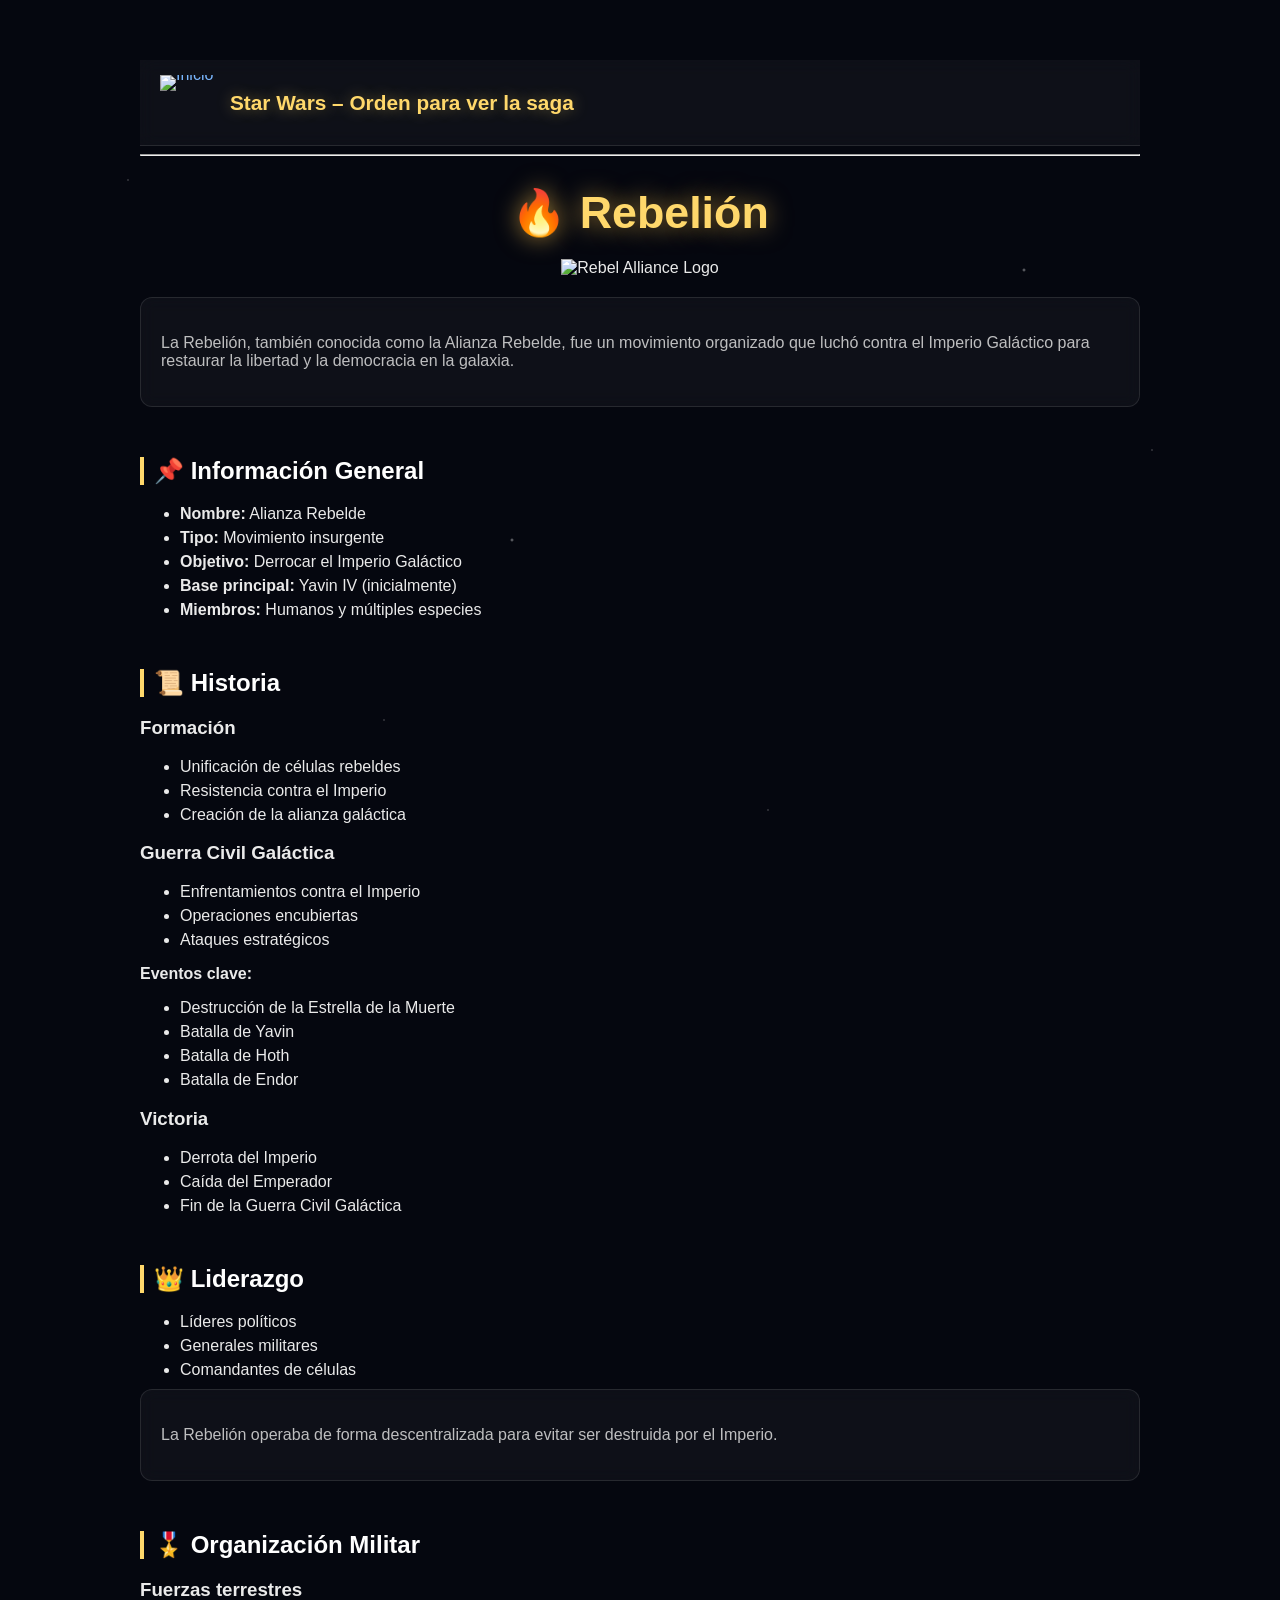
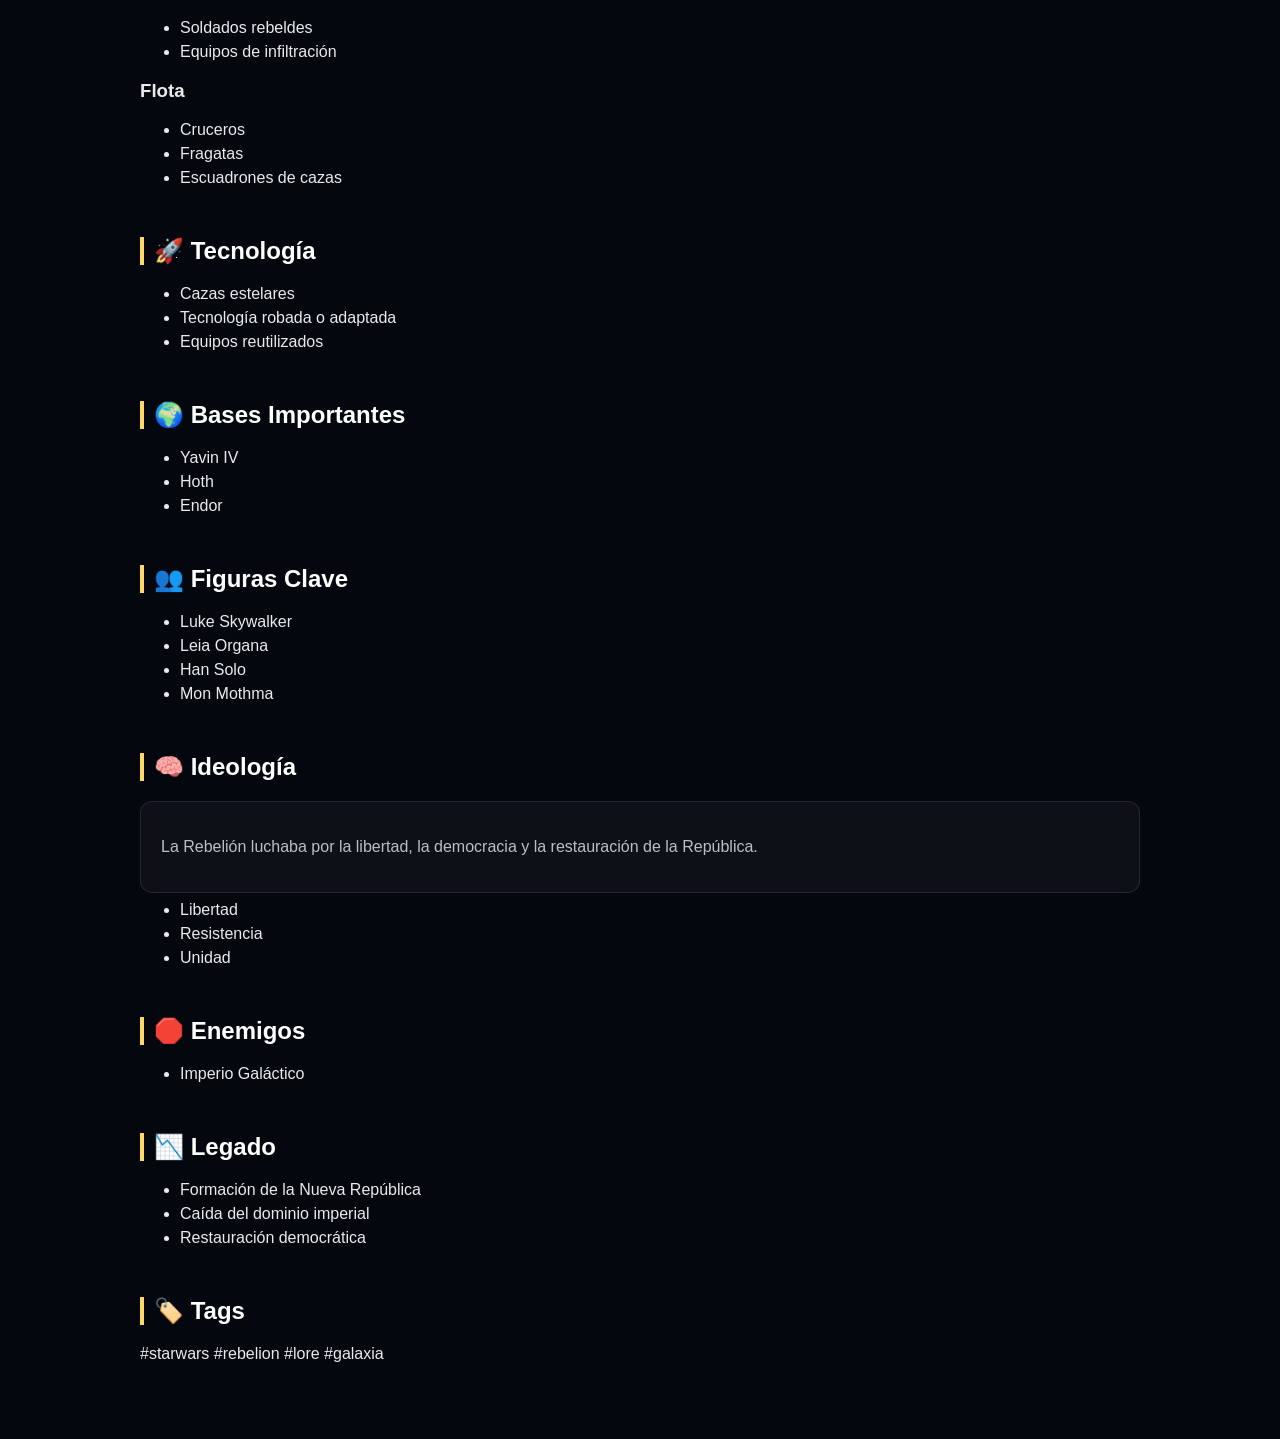
==== Alianza Rebelde.html @ e06d6c87 "inicio" ====
<!DOCTYPE html>
<html lang="es">
<head>
  <meta charset="UTF-8">
  <meta name="viewport" content="width=device-width, initial-scale=1.0">
  <title>Rebelión - Star Wars</title>
  <link rel="stylesheet" href="styles.css">
</head>

<body>

<div class="container">

  <!-- BACK -->
  <div class="topbar">

  <a href="index.html" class="logo-link">
    <img 
      src="https://loodibee.com/wp-content/uploads/Star-Wars-transparent-logo-1024x1024.png"
      alt="Inicio"
      class="logo"
    >
  </a>

  <h1 class="site-title">Star Wars – Orden para ver la saga</h1>
  

</div>

  <hr>

  <h1 class="title">🔥 Rebelión</h1>

  <!-- LOGO -->
  <div style="text-align:center; margin: 20px 0;">
    <img src="https://upload.wikimedia.org/wikipedia/commons/thumb/2/20/Emblem_of_the_Rebel_Alliance.svg/250px-Emblem_of_the_Rebel_Alliance.svg.png"
         width="180" alt="Rebel Alliance Logo">
  </div>

  <!-- INFO -->
  <div class="timeline-box">
    <p>
      La Rebelión, también conocida como la Alianza Rebelde, fue un movimiento organizado que luchó contra el Imperio Galáctico para restaurar la libertad y la democracia en la galaxia.
    </p>
  </div>

  <!-- INFO GENERAL -->
  <section>
    <h2>📌 Información General</h2>
    <ul>
      <li><strong>Nombre:</strong> Alianza Rebelde</li>
      <li><strong>Tipo:</strong> Movimiento insurgente</li>
      <li><strong>Objetivo:</strong> Derrocar el Imperio Galáctico</li>
      <li><strong>Base principal:</strong> Yavin IV (inicialmente)</li>
      <li><strong>Miembros:</strong> Humanos y múltiples especies</li>
    </ul>
  </section>

  <!-- HISTORIA -->
  <section>
    <h2>📜 Historia</h2>

    <h3>Formación</h3>
    <ul>
      <li>Unificación de células rebeldes</li>
      <li>Resistencia contra el Imperio</li>
      <li>Creación de la alianza galáctica</li>
    </ul>

    <h3>Guerra Civil Galáctica</h3>
    <ul>
      <li>Enfrentamientos contra el Imperio</li>
      <li>Operaciones encubiertas</li>
      <li>Ataques estratégicos</li>
    </ul>

    <p><strong>Eventos clave:</strong></p>
    <ul>
      <li>Destrucción de la Estrella de la Muerte</li>
      <li>Batalla de Yavin</li>
      <li>Batalla de Hoth</li>
      <li>Batalla de Endor</li>
    </ul>

    <h3>Victoria</h3>
    <ul>
      <li>Derrota del Imperio</li>
      <li>Caída del Emperador</li>
      <li>Fin de la Guerra Civil Galáctica</li>
    </ul>
  </section>

  <!-- LIDERAZGO -->
  <section>
    <h2>👑 Liderazgo</h2>
    <ul>
      <li>Líderes políticos</li>
      <li>Generales militares</li>
      <li>Comandantes de células</li>
    </ul>

    <div class="timeline-box">
      <p>
        La Rebelión operaba de forma descentralizada para evitar ser destruida por el Imperio.
      </p>
    </div>
  </section>

  <!-- MILITAR -->
  <section>
    <h2>🎖️ Organización Militar</h2>

    <h3>Fuerzas terrestres</h3>
    <ul>
      <li>Soldados rebeldes</li>
      <li>Equipos de infiltración</li>
    </ul>

    <h3>Flota</h3>
    <ul>
      <li>Cruceros</li>
      <li>Fragatas</li>
      <li>Escuadrones de cazas</li>
    </ul>
  </section>

  <!-- TECNOLOGIA -->
  <section>
    <h2>🚀 Tecnología</h2>
    <ul>
      <li>Cazas estelares</li>
      <li>Tecnología robada o adaptada</li>
      <li>Equipos reutilizados</li>
    </ul>
  </section>

  <!-- BASES -->
  <section>
    <h2>🌍 Bases Importantes</h2>
    <ul>
      <li>Yavin IV</li>
      <li>Hoth</li>
      <li>Endor</li>
    </ul>
  </section>

  <!-- PERSONAJES -->
  <section>
    <h2>👥 Figuras Clave</h2>
    <ul>
      <li>Luke Skywalker</li>
      <li>Leia Organa</li>
      <li>Han Solo</li>
      <li>Mon Mothma</li>
    </ul>
  </section>

  <!-- IDEOLOGIA -->
  <section>
    <h2>🧠 Ideología</h2>

    <div class="timeline-box">
      <p>
        La Rebelión luchaba por la libertad, la democracia y la restauración de la República.
      </p>
    </div>

    <ul>
      <li>Libertad</li>
      <li>Resistencia</li>
      <li>Unidad</li>
    </ul>
  </section>

  <!-- ENEMIGOS -->
  <section>
    <h2>🛑 Enemigos</h2>
    <ul>
      <li>Imperio Galáctico</li>
    </ul>
  </section>

  <!-- LEGADO -->
  <section>
    <h2>📉 Legado</h2>
    <ul>
      <li>Formación de la Nueva República</li>
      <li>Caída del dominio imperial</li>
      <li>Restauración democrática</li>
    </ul>
  </section>

  <!-- TAGS -->
  <section>
    <h2>🏷️ Tags</h2>
    <p>#starwars #rebelion #lore #galaxia</p>
  </section>

</div>

</body>
</html>
---- styles.css ----
body {
  margin: 0;
  font-family: Arial, sans-serif;
  color: #eaeaea;
  background: #05070f;
  overflow-x: hidden;
}

/* =========================
   FONDO ESTRELLADO REALISTA
========================= */
body::before {
  content: "";
  position: fixed;
  inset: 0;
  background:
    radial-gradient(1px 1px at 10% 20%, white, transparent),
    radial-gradient(1px 1px at 30% 80%, white, transparent),
    radial-gradient(1px 1px at 70% 10%, white, transparent),
    radial-gradient(1px 1px at 90% 50%, white, transparent),
    radial-gradient(2px 2px at 40% 60%, white, transparent),
    radial-gradient(2px 2px at 80% 30%, white, transparent),
    radial-gradient(1px 1px at 60% 90%, white, transparent);
  opacity: 0.5;
  animation: starsMove 80s linear infinite;
  z-index: 0;
}

@keyframes starsMove {
  from { transform: translateY(0); }
  to { transform: translateY(-1000px); }
}

/* =========================
   CONTENEDOR PRINCIPAL
========================= */
.container {
  position: relative;
  z-index: 1;
  max-width: 1000px;
  margin: auto;
  padding: 60px 20px;
}

/* =========================
   TITULOS
========================= */
.title {
  text-align: center;
  font-size: 2.8rem;
  color: #ffd86b;
  text-shadow: 0 0 25px rgba(255, 200, 80, 0.6);
  margin-bottom: 10px;
}

.subtitle {
  text-align: center;
  opacity: 0.7;
  margin-bottom: 40px;
}

/* =========================
   SECCIONES
========================= */
section {
  margin-top: 50px;
}

h2 {
  border-left: 4px solid #ffd86b;
  padding-left: 10px;
  margin-bottom: 20px;
  color: #ffffff;
}

/* =========================
   MENÚ DE ERAS
========================= */
.menu {
  display: flex;
  flex-direction: column;
  gap: 12px;
  max-width: 450px;
  margin: auto;
}

.menu a {
  text-decoration: none;
  color: #eaeaea;
  background: rgba(255, 255, 255, 0.06);
  padding: 14px 16px;
  border-radius: 10px;
  border: 1px solid rgba(255, 255, 255, 0.1);
  transition: all 0.25s ease;
  backdrop-filter: blur(6px);
}

.menu a:hover {
  background: rgba(255, 255, 255, 0.15);
  transform: translateY(-2px);
  border-color: rgba(255, 216, 107, 0.5);
}

/* =========================
   TIMELINE BOX
========================= */
.timeline-box {
  background: rgba(255, 255, 255, 0.04);
  border: 1px solid rgba(255, 255, 255, 0.1);
  border-radius: 12px;
  padding: 20px;
  backdrop-filter: blur(8px);
}

.timeline-box p {
  opacity: 0.8;
}

/* =========================
   LISTAS
========================= */
ol {
  padding-left: 20px;
}

ul {
  margin-top: 8px;
  margin-bottom: 10px;
}

li {
  margin: 6px 0;
}

/* =========================
   LINKS GENERALES
========================= */
a {
  color: #7ab7ff;
}

a:hover {
  color: #ffd86b;
}

/* =========================
   PEQUEÑO TOQUE GALÁCTICO
========================= */
.timeline-box strong {
  color: #ffd86b;
}

.topbar {
  display: flex;
  align-items: center;
  gap: 15px;
  padding: 15px 20px;
  background: rgba(255, 255, 255, 0.04);
  border-bottom: 1px solid rgba(255, 255, 255, 0.1);
  backdrop-filter: blur(8px);
  position: sticky;
  top: 0;
  z-index: 10;
}

.logo {
  width: 55px;
  height: 55px;
  border: none;
  background: transparent;
  display: block;
}

.logo-link {
  display: inline-block;
  line-height: 0;
  text-decoration: none;
}

.logo-link:focus,
.logo-link:active {
  outline: none;
}

.site-title {
  font-size: 1.3rem;
  color: #ffd86b;
  margin: 0;
  text-shadow: 0 0 15px rgba(255, 216, 107, 0.4);
}
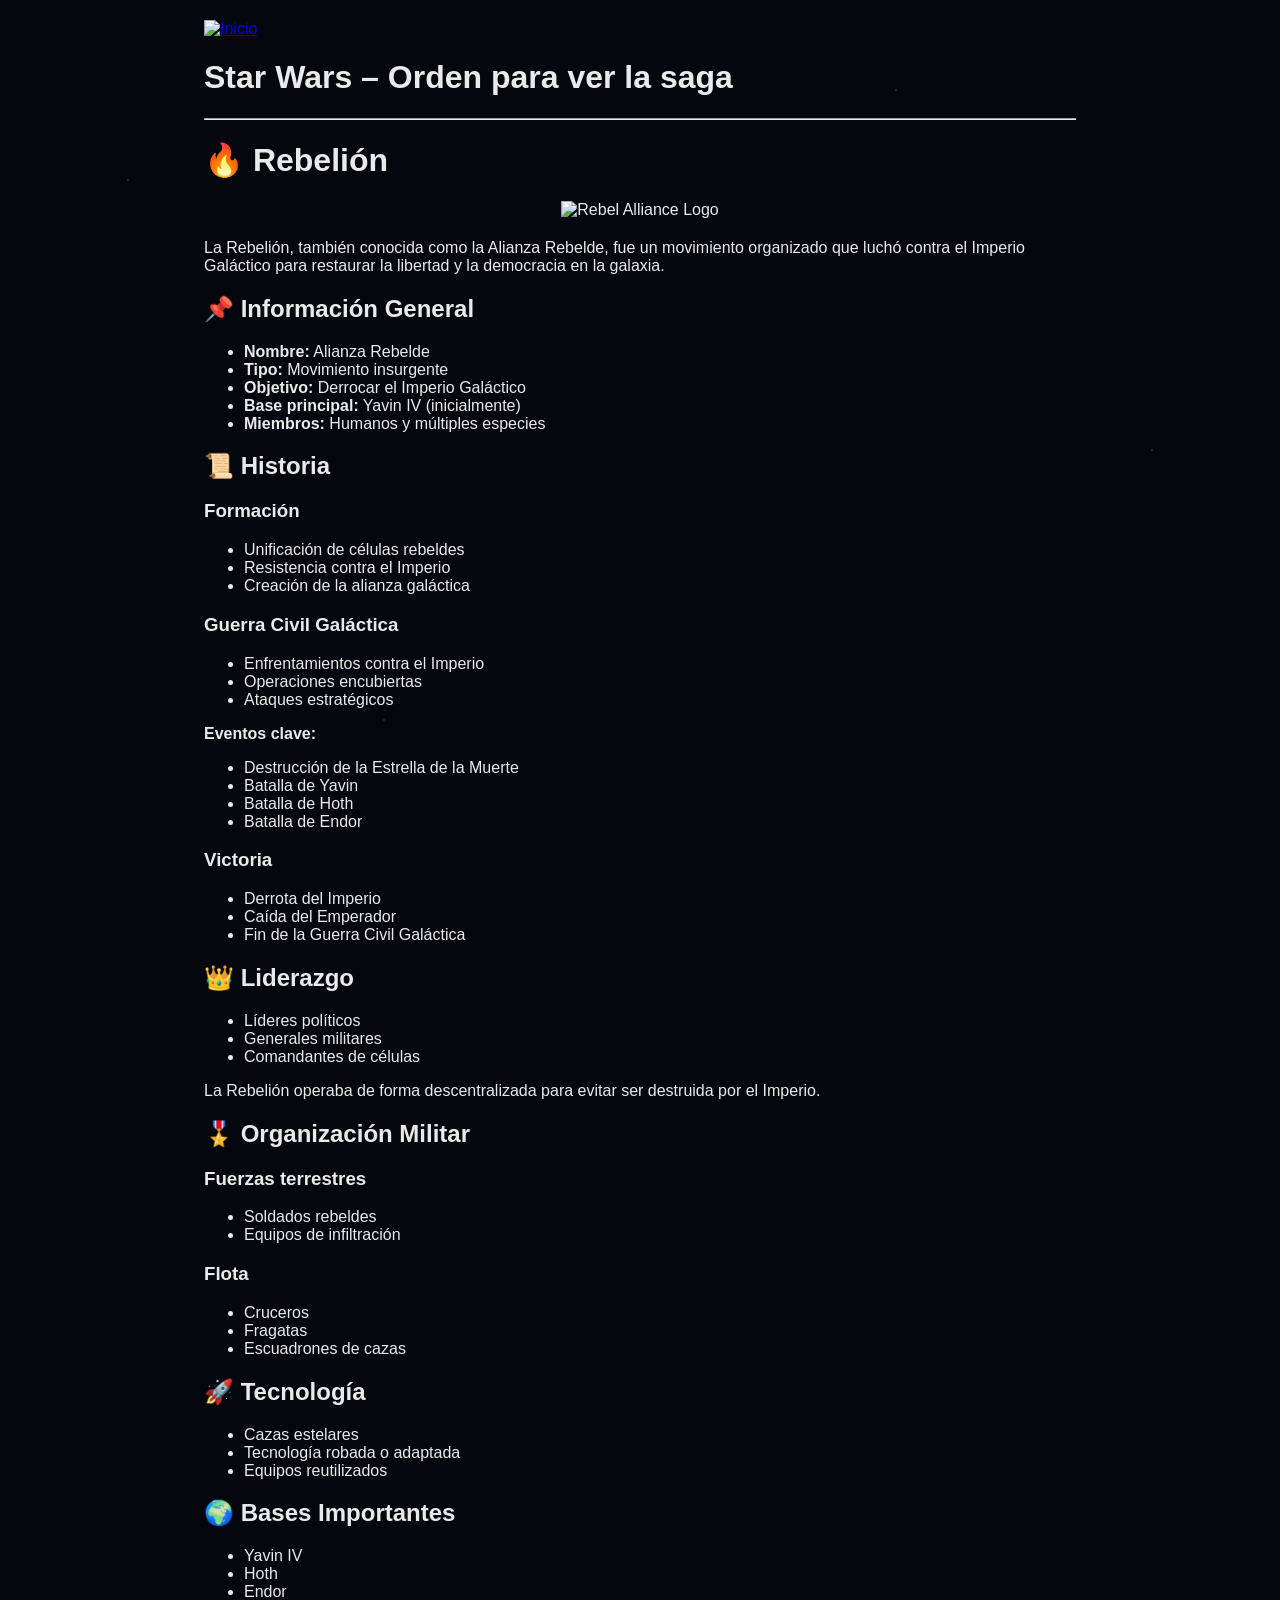
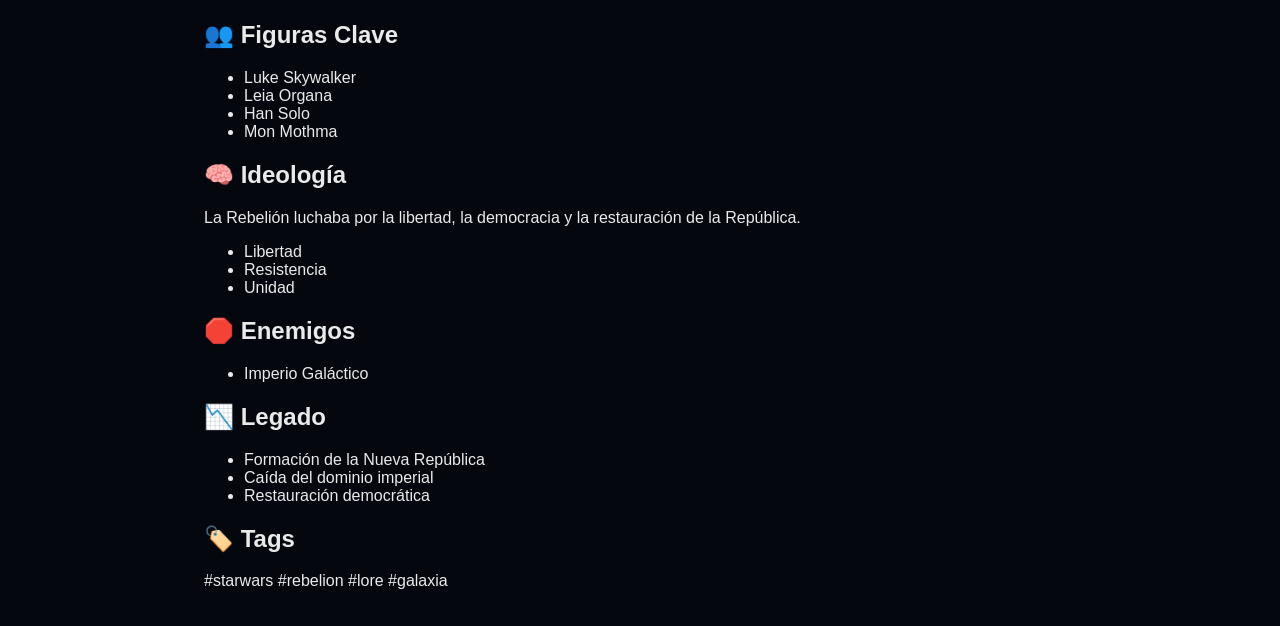
==== commit 62955921: "Update quiz" ====
--- a/styles.css
+++ b/styles.css
@@ -1,3 +1,7 @@
+* {
+  box-sizing: border-box;
+}
+
 body {
   margin: 0;
   font-family: Arial, sans-serif;
@@ -6,9 +10,7 @@
   overflow-x: hidden;
 }
 
-/* =========================
-   FONDO ESTRELLADO REALISTA
-========================= */
+/* ===== STAR BACKGROUND ===== */
 body::before {
   content: "";
   position: fixed;
@@ -17,11 +19,8 @@
     radial-gradient(1px 1px at 10% 20%, white, transparent),
     radial-gradient(1px 1px at 30% 80%, white, transparent),
     radial-gradient(1px 1px at 70% 10%, white, transparent),
-    radial-gradient(1px 1px at 90% 50%, white, transparent),
-    radial-gradient(2px 2px at 40% 60%, white, transparent),
-    radial-gradient(2px 2px at 80% 30%, white, transparent),
-    radial-gradient(1px 1px at 60% 90%, white, transparent);
-  opacity: 0.5;
+    radial-gradient(1px 1px at 90% 50%, white, transparent);
+  opacity: 0.4;
   animation: starsMove 80s linear infinite;
   z-index: 0;
 }
@@ -31,161 +30,134 @@
   to { transform: translateY(-1000px); }
 }
 
-/* =========================
-   CONTENEDOR PRINCIPAL
-========================= */
+/* ===== HEADER ===== */
+header {
+  display: flex;
+  align-items: center;
+  gap: 12px;
+  padding: 12px 16px;
+  position: sticky;
+  top: 0;
+  z-index: 10;
+  background: rgba(5, 7, 15, 0.95);
+  backdrop-filter: blur(6px);
+  border-bottom: 1px solid rgba(255,255,255,0.1);
+}
+
+header img {
+  width: 50px;
+  height: auto;
+}
+
+header h1 {
+  font-size: 1.1rem;
+  color: #ffe81f;
+  margin: 0;
+}
+
+/* ===== CONTAINER ===== */
 .container {
   position: relative;
   z-index: 1;
-  max-width: 1000px;
+  max-width: 900px;
   margin: auto;
-  padding: 60px 20px;
+  padding: 20px 14px;
 }
 
-/* =========================
-   TITULOS
-========================= */
-.title {
-  text-align: center;
-  font-size: 2.8rem;
-  color: #ffd86b;
-  text-shadow: 0 0 25px rgba(255, 200, 80, 0.6);
-  margin-bottom: 10px;
+/* ===== ERA ===== */
+.era {
+  margin-top: 28px;
 }
 
-.subtitle {
-  text-align: center;
-  opacity: 0.7;
-  margin-bottom: 40px;
+.era h2 {
+  font-size: 1rem;
+  margin-bottom: 10px;
+  padding-left: 10px;
+  border-left: 3px solid #ffe81f;
+  color: #ffe81f;
 }
 
-/* =========================
-   SECCIONES
-========================= */
-section {
-  margin-top: 50px;
+/* ===== TIMELINE ===== */
+.timeline {
+  list-style: none;
+  padding-left: 14px;
+  border-left: 2px solid rgba(255, 232, 31, 0.4);
 }
 
-h2 {
-  border-left: 4px solid #ffd86b;
-  padding-left: 10px;
-  margin-bottom: 20px;
-  color: #ffffff;
+.timeline li {
+  position: relative;
+  padding: 10px 10px 10px 18px;
+  margin: 8px 0;
+  background: rgba(255,255,255,0.05);
+  border-radius: 8px;
+  font-size: 0.9rem;
 }
 
-/* =========================
-   MENÚ DE ERAS
-========================= */
-.menu {
-  display: flex;
-  flex-direction: column;
-  gap: 12px;
-  max-width: 450px;
-  margin: auto;
+/* punto */
+.timeline li::before {
+  content: "";
+  position: absolute;
+  left: -6px;
+  top: 14px;
+  width: 8px;
+  height: 8px;
+  background: #ffe81f;
+  border-radius: 50%;
 }
 
-.menu a {
-  text-decoration: none;
-  color: #eaeaea;
-  background: rgba(255, 255, 255, 0.06);
-  padding: 14px 16px;
-  border-radius: 10px;
-  border: 1px solid rgba(255, 255, 255, 0.1);
-  transition: all 0.25s ease;
-  backdrop-filter: blur(6px);
+/* ===== MOBILE FIX ===== */
+@media (max-width: 600px) {
+  header h1 {
+    font-size: 0.9rem;
+  }
+
+  header img {
+    width: 42px;
+  }
+
+  .container {
+    padding: 14px 10px;
+  }
+
+  .timeline li {
+    font-size: 0.85rem;
+    padding: 10px 8px 10px 16px;
+  }
+
+  .era h2 {
+    font-size: 0.95rem;
+  }
 }
 
-.menu a:hover {
-  background: rgba(255, 255, 255, 0.15);
-  transform: translateY(-2px);
-  border-color: rgba(255, 216, 107, 0.5);
-}
+@media (max-width: 600px) {
 
-/* =========================
-   TIMELINE BOX
-========================= */
-.timeline-box {
-  background: rgba(255, 255, 255, 0.04);
-  border: 1px solid rgba(255, 255, 255, 0.1);
-  border-radius: 12px;
-  padding: 20px;
-  backdrop-filter: blur(8px);
-}
+  .title {
+    font-size: 22px;
+    text-align: center;
+  }
 
-.timeline-box p {
-  opacity: 0.8;
-}
+  .site-title {
+    font-size: 14px;
+  }
 
-/* =========================
-   LISTAS
-========================= */
-ol {
-  padding-left: 20px;
-}
+  .logo {
+    width: 42px;
+  }
 
-ul {
-  margin-top: 8px;
-  margin-bottom: 10px;
-}
+  section h2 {
+    font-size: 16px;
+  }
 
-li {
-  margin: 6px 0;
-}
+  .timeline-box {
+    padding: 14px;
+  }
 
-/* =========================
-   LINKS GENERALES
-========================= */
-a {
-  color: #7ab7ff;
-}
+  ul {
+    padding-left: 18px;
+  }
 
-a:hover {
-  color: #ffd86b;
-}
-
-/* =========================
-   PEQUEÑO TOQUE GALÁCTICO
-========================= */
-.timeline-box strong {
-  color: #ffd86b;
-}
-
-.topbar {
-  display: flex;
-  align-items: center;
-  gap: 15px;
-  padding: 15px 20px;
-  background: rgba(255, 255, 255, 0.04);
-  border-bottom: 1px solid rgba(255, 255, 255, 0.1);
-  backdrop-filter: blur(8px);
-  position: sticky;
-  top: 0;
-  z-index: 10;
-}
-
-.logo {
-  width: 55px;
-  height: 55px;
-  border: none;
-  background: transparent;
-  display: block;
-}
-
-.logo-link {
-  display: inline-block;
-  line-height: 0;
-  text-decoration: none;
-}
-
-.logo-link:focus,
-.logo-link:active {
-  outline: none;
-}
-
-.site-title {
-  font-size: 1.3rem;
-  color: #ffd86b;
-  margin: 0;
-  text-shadow: 0 0 15px rgba(255, 216, 107, 0.4);
-}
-
+  img {
+    max-width: 100%;
+    height: auto;
+  }
+}
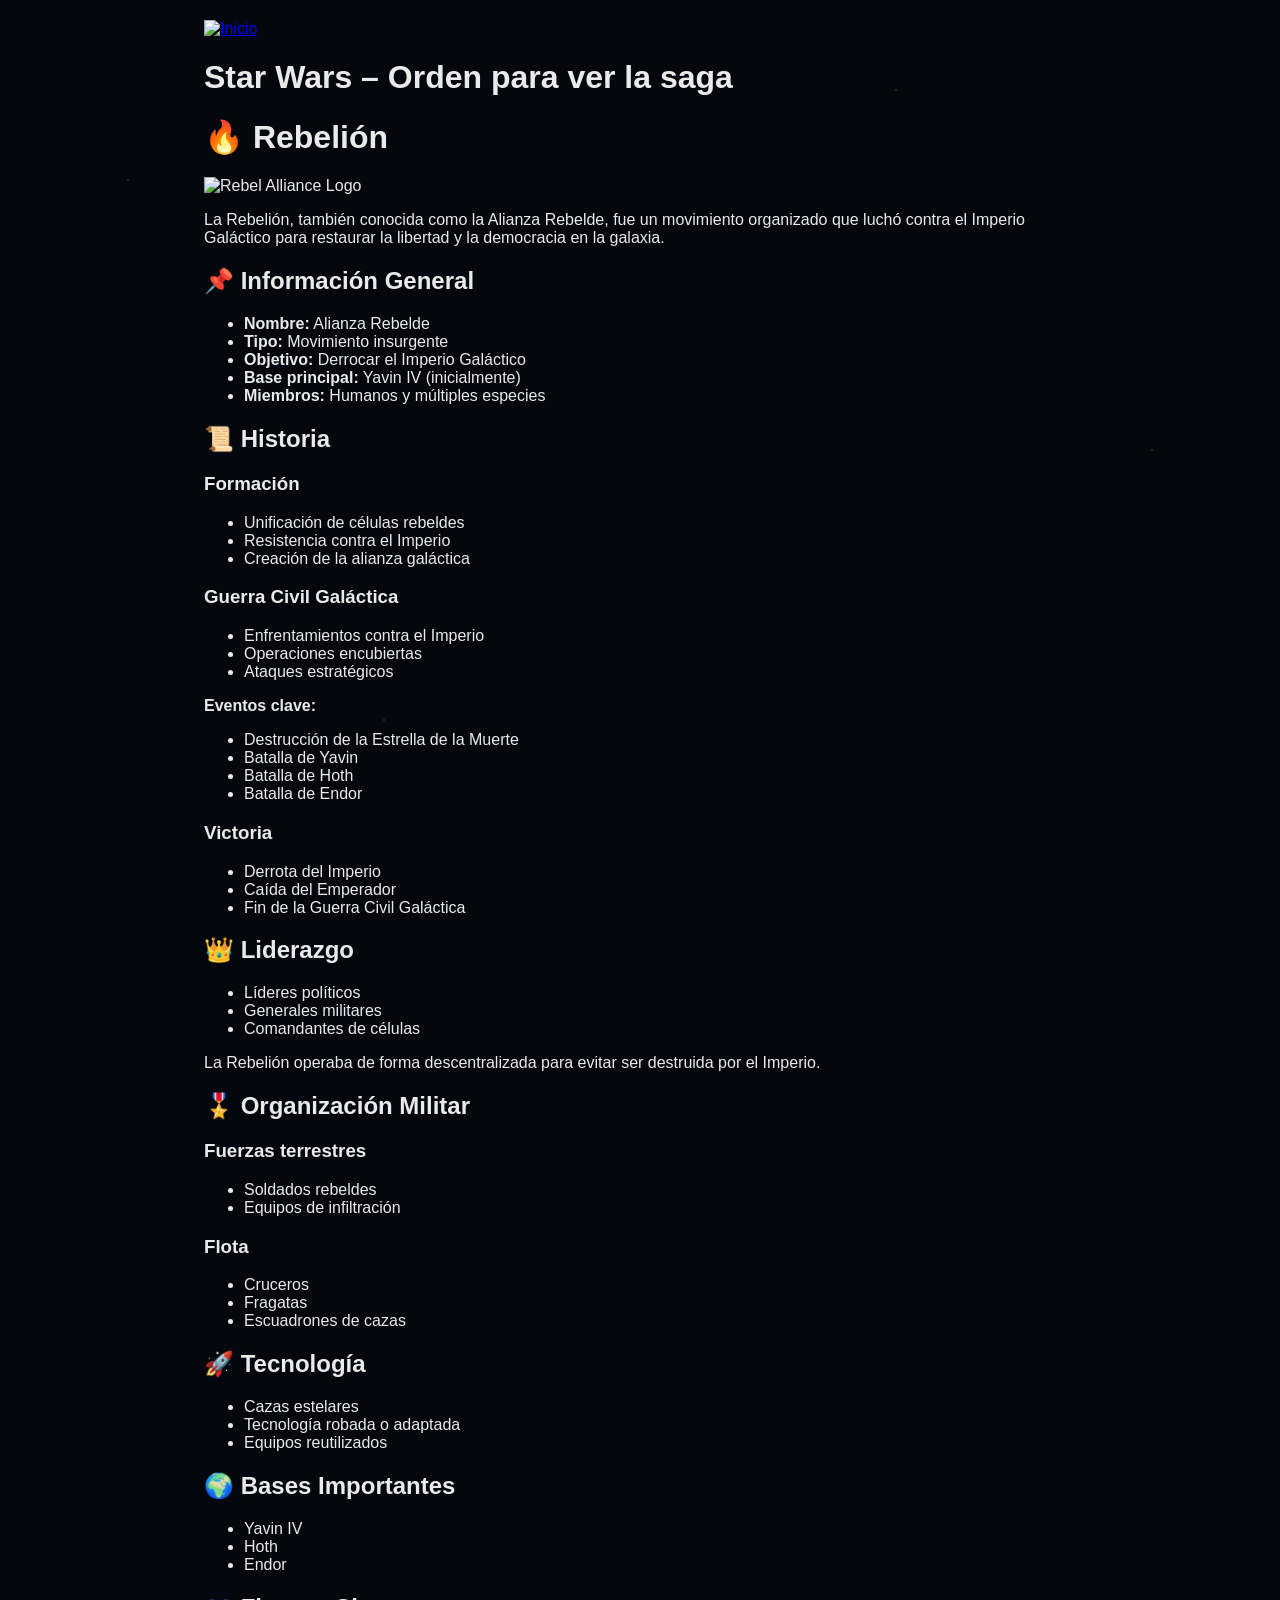
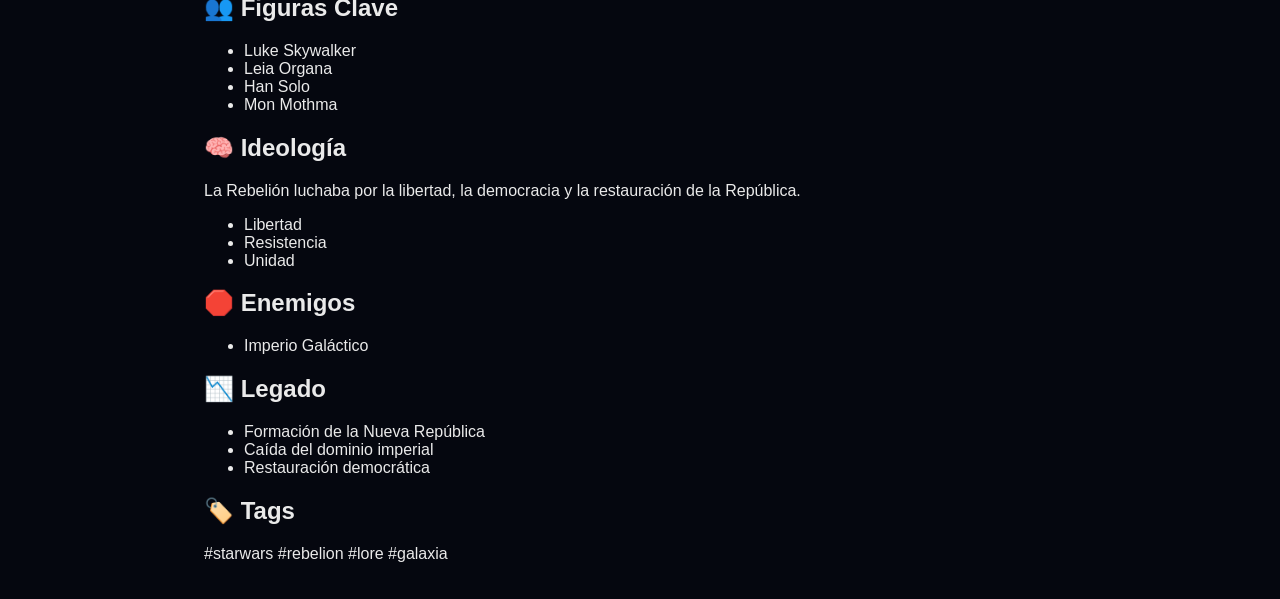
==== commit f8ba605f: "auto" ====
--- a/Alianza Rebelde.html
+++ b/Alianza Rebelde.html
@@ -11,30 +11,27 @@
 
 <div class="container">
 
-  <!-- BACK -->
+  <!-- TOPBAR CORREGIDO -->
   <div class="topbar">
 
-  <a href="index.html" class="logo-link">
-    <img 
-      src="https://loodibee.com/wp-content/uploads/Star-Wars-transparent-logo-1024x1024.png"
-      alt="Inicio"
-      class="logo"
-    >
-  </a>
+    <a href="index.html" class="logo-link">
+      <img 
+        src="https://loodibee.com/wp-content/uploads/Star-Wars-transparent-logo-1024x1024.png"
+        alt="Inicio"
+        class="logo"
+      >
+    </a>
 
-  <h1 class="site-title">Star Wars – Orden para ver la saga</h1>
-  
+    <h1 class="site-title">Star Wars – Orden para ver la saga</h1>
 
-</div>
-
-  <hr>
+  </div>
 
   <h1 class="title">🔥 Rebelión</h1>
 
   <!-- LOGO -->
-  <div style="text-align:center; margin: 20px 0;">
-    <img src="https://upload.wikimedia.org/wikipedia/commons/thumb/2/20/Emblem_of_the_Rebel_Alliance.svg/250px-Emblem_of_the_Rebel_Alliance.svg.png"
-         width="180" alt="Rebel Alliance Logo">
+  <div class="center-logo">
+    <img src="https://upload.wikimedia.org/wikipedia/commons/thumb/2/20/Emblem_of_the_Rebel_Alliance.svg/250px-Rebel_Alliance.svg.png"
+         alt="Rebel Alliance Logo">
   </div>
 
   <!-- INFO -->
--- a/styles.css
+++ b/styles.css
@@ -106,58 +106,103 @@
 }
 
 /* ===== MOBILE FIX ===== */
-@media (max-width: 600px) {
-  header h1 {
-    font-size: 0.9rem;
+header{
+  display: flex;
+  align-items: center;
+  gap: 12px;
+  padding: 10px 14px;
+  border-bottom: 1px solid #333;
+  background: #05070f;
+  position: sticky;
+  top: 0;
+  z-index: 999;
+}
+
+/* evita que el título infle el header */
+header h1{
+  font-size: 18px;
+  margin: 0;
+  line-height: 1.2;
+}
+
+/* móvil: aquí se arregla TODO */
+@media (max-width: 600px){
+
+  header{
+    padding: 8px 10px;
+    gap: 8px;
   }
 
-  header img {
-    width: 42px;
+  header h1{
+    font-size: 14px;
+    white-space: nowrap;
+    overflow: hidden;
+    text-overflow: ellipsis;
   }
 
-  .container {
-    padding: 14px 10px;
+  header img{
+    width: 40px;
   }
-
-  .timeline li {
-    font-size: 0.85rem;
-    padding: 10px 8px 10px 16px;
-  }
-
-  .era h2 {
-    font-size: 0.95rem;
-  }
-}
-
-@media (max-width: 600px) {
-
-  .title {
-    font-size: 22px;
-    text-align: center;
-  }
-
-  .site-title {
-    font-size: 14px;
-  }
-
-  .logo {
-    width: 42px;
-  }
-
-  section h2 {
-    font-size: 16px;
-  }
-
-  .timeline-box {
-    padding: 14px;
-  }
-
-  ul {
-    padding-left: 18px;
-  }
-
-  img {
-    max-width: 100%;
-    height: auto;
-  }
+}
+
+.quiz-card{
+  background: rgba(255,255,255,0.05);
+  border: 1px solid rgba(255,255,255,0.12);
+  border-radius: 12px;
+  padding: 18px;
+  margin-top: 12px;
+  backdrop-filter: blur(8px);
+  box-shadow: 0 0 20px rgba(0,0,0,0.4);
+}
+
+/* pregunta */
+#question{
+  font-size: 1rem;
+  margin-bottom: 14px;
+  color: #eaeaea;
+}
+
+/* botones */
+#answers button{
+  width: 100%;
+  margin: 6px 0;
+  padding: 10px;
+  border-radius: 8px;
+  border: 1px solid rgba(255,255,255,0.1);
+  background: rgba(255,255,255,0.06);
+  color: white;
+  cursor: pointer;
+  transition: 0.25s ease;
+  font-size: 0.9rem;
+}
+
+#answers button:hover{
+  border-color: #ffe81f;
+  transform: translateY(-2px);
+  background: rgba(255, 232, 31, 0.08);
+}
+
+/* resultado */
+#result{
+  margin-top: 14px;
+  font-size: 1rem;
+  color: #ffe81f;
+  text-align: center;
+}
+
+/* botón reinicio */
+#restart{
+  margin-top: 12px;
+  width: 100%;
+  padding: 10px;
+  border-radius: 8px;
+  border: 1px solid #ffe81f;
+  background: transparent;
+  color: #ffe81f;
+  cursor: pointer;
+  transition: 0.3s;
+}
+
+#restart:hover{
+  background: rgba(255,232,31,0.1);
 }
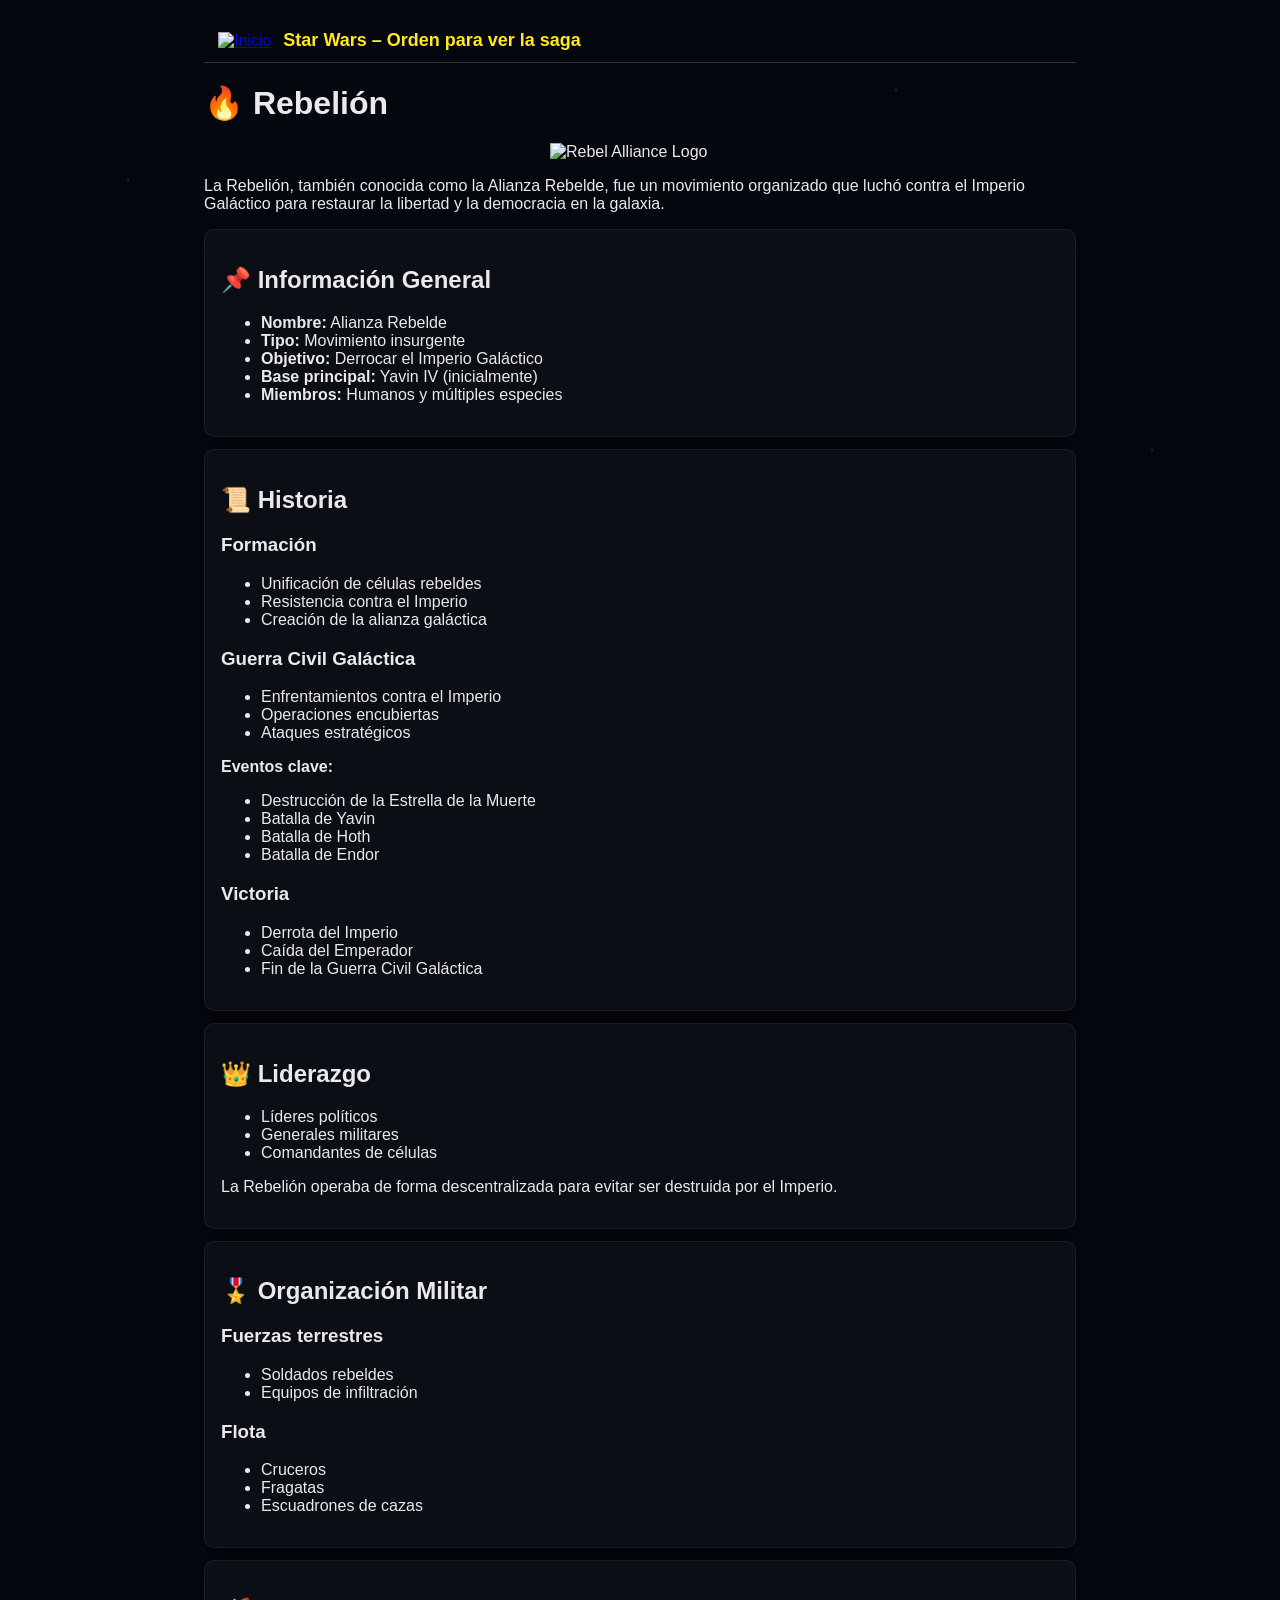
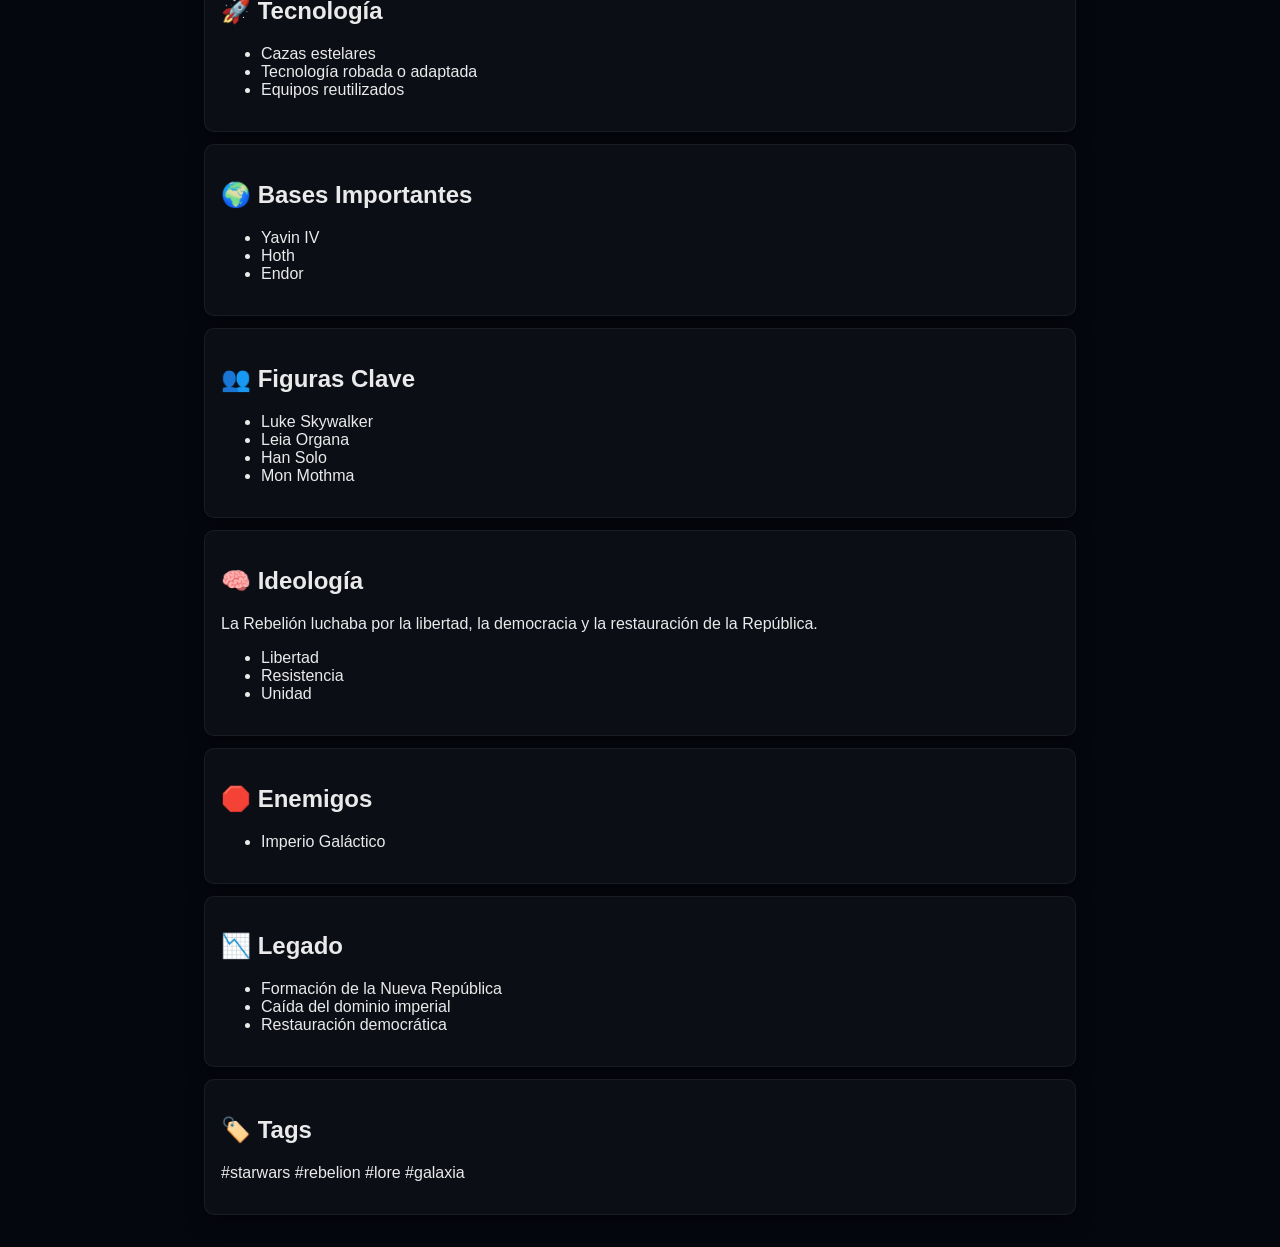
==== commit 557e2dd8: "Update imperio" ====
--- a/Alianza Rebelde.html
+++ b/Alianza Rebelde.html
@@ -42,7 +42,7 @@
   </div>
 
   <!-- INFO GENERAL -->
-  <section>
+  <section class="section-card">
     <h2>📌 Información General</h2>
     <ul>
       <li><strong>Nombre:</strong> Alianza Rebelde</li>
@@ -54,7 +54,7 @@
   </section>
 
   <!-- HISTORIA -->
-  <section>
+  <section class="section-card">
     <h2>📜 Historia</h2>
 
     <h3>Formación</h3>
@@ -88,7 +88,7 @@
   </section>
 
   <!-- LIDERAZGO -->
-  <section>
+  <section class="section-card">
     <h2>👑 Liderazgo</h2>
     <ul>
       <li>Líderes políticos</li>
@@ -104,7 +104,7 @@
   </section>
 
   <!-- MILITAR -->
-  <section>
+  <section class="section-card">
     <h2>🎖️ Organización Militar</h2>
 
     <h3>Fuerzas terrestres</h3>
@@ -122,7 +122,7 @@
   </section>
 
   <!-- TECNOLOGIA -->
-  <section>
+  <section class="section-card">
     <h2>🚀 Tecnología</h2>
     <ul>
       <li>Cazas estelares</li>
@@ -132,7 +132,7 @@
   </section>
 
   <!-- BASES -->
-  <section>
+  <section class="section-card">
     <h2>🌍 Bases Importantes</h2>
     <ul>
       <li>Yavin IV</li>
@@ -142,7 +142,7 @@
   </section>
 
   <!-- PERSONAJES -->
-  <section>
+  <section class="section-card">
     <h2>👥 Figuras Clave</h2>
     <ul>
       <li>Luke Skywalker</li>
@@ -153,7 +153,7 @@
   </section>
 
   <!-- IDEOLOGIA -->
-  <section>
+  <section class="section-card">
     <h2>🧠 Ideología</h2>
 
     <div class="timeline-box">
@@ -170,7 +170,7 @@
   </section>
 
   <!-- ENEMIGOS -->
-  <section>
+  <section class="section-card">
     <h2>🛑 Enemigos</h2>
     <ul>
       <li>Imperio Galáctico</li>
@@ -178,7 +178,7 @@
   </section>
 
   <!-- LEGADO -->
-  <section>
+  <section class="section-card">
     <h2>📉 Legado</h2>
     <ul>
       <li>Formación de la Nueva República</li>
@@ -188,7 +188,7 @@
   </section>
 
   <!-- TAGS -->
-  <section>
+  <section class="section-card">
     <h2>🏷️ Tags</h2>
     <p>#starwars #rebelion #lore #galaxia</p>
   </section>
--- a/styles.css
+++ b/styles.css
@@ -30,8 +30,8 @@
   to { transform: translateY(-1000px); }
 }
 
-/* ===== HEADER ===== */
-header {
+/* ===== HEADER / TOPBAR ===== */
+header, .topbar {
   display: flex;
   align-items: center;
   gap: 12px;
@@ -44,15 +44,31 @@
   border-bottom: 1px solid rgba(255,255,255,0.1);
 }
 
-header img {
+header img, .topbar img {
   width: 50px;
-  height: auto;
-}
-
-header h1 {
+  max-width: 100%;
+  height: auto;
+}
+
+header h1, .topbar .site-title {
   font-size: 1.1rem;
   color: #ffe81f;
   margin: 0;
+}
+
+/* Make images scale down on small containers */
+img {
+  max-width: 100%;
+  height: auto;
+}
+
+/* Centered/hero logos used across pages */
+.center-logo img,
+.topbar .logo,
+.logo {
+  max-width: 180px;
+  width: 100%;
+  height: auto;
 }
 
 /* ===== CONTAINER ===== */
@@ -62,6 +78,16 @@
   max-width: 900px;
   margin: auto;
   padding: 20px 14px;
+}
+
+/* Section card style for boxed sections */
+.section-card {
+  background: rgba(255,255,255,0.03);
+  border: 1px solid rgba(255,255,255,0.06);
+  padding: 16px;
+  margin: 12px 0;
+  border-radius: 10px;
+  box-shadow: 0 6px 18px rgba(0,0,0,0.45);
 }
 
 /* ===== ERA ===== */
@@ -106,7 +132,7 @@
 }
 
 /* ===== MOBILE FIX ===== */
-header{
+header, .topbar{
   display: flex;
   align-items: center;
   gap: 12px;
@@ -119,7 +145,7 @@
 }
 
 /* evita que el título infle el header */
-header h1{
+header h1, .topbar .site-title{
   font-size: 18px;
   margin: 0;
   line-height: 1.2;
@@ -128,19 +154,19 @@
 /* móvil: aquí se arregla TODO */
 @media (max-width: 600px){
 
-  header{
+  header, .topbar{
     padding: 8px 10px;
     gap: 8px;
   }
 
-  header h1{
+  header h1, .topbar .site-title{
     font-size: 14px;
     white-space: nowrap;
     overflow: hidden;
     text-overflow: ellipsis;
   }
 
-  header img{
+  header img, .topbar img{
     width: 40px;
   }
 }
@@ -205,4 +231,85 @@
 
 #restart:hover{
   background: rgba(255,232,31,0.1);
+}
+
+/* ===== CENTER NON-HEADER LOGOS ===== */
+/* Center images that are inside container divs but not the .topbar header */
+.container > div:not(.topbar) img,
+.container > .center-logo img,
+.center-logo img {
+  display: block;
+  margin: 12px auto;
+  max-width: 180px;
+  width: auto;
+  height: auto;
+}
+
+/* Smaller artwork/icons inside timeline boxes or content blocks */
+.timeline-box img,
+.container section img{
+  display: block;
+  margin: 8px auto;
+  max-width: 120px;
+  height: auto;
+}
+
+@media (max-width: 600px) {
+  .container > div:not(.topbar) img,
+  .center-logo img {
+    max-width: 140px;
+  }
+
+  .timeline-box img,
+  .container section img {
+    max-width: 80px;
+  }
+}
+
+/* Larger image for Rangos del Imperio */
+.ranks-img {
+  display: block;
+  margin: 12px auto;
+  max-width: 900px; /* allow it to be bigger on desktop */
+  width: 100%;
+  height: auto;
+}
+
+@media (max-width: 600px) {
+  .ranks-img {
+    max-width: 100%;
+    width: 100%;
+  }
+}
+
+/* ===== CLAN-SPECIFIC STYLES ===== */
+/* Invert colors for specific clan logos */
+.invert-logo {
+  filter: invert(1) hue-rotate(180deg);
+  transition: filter 180ms ease;
+  display: block;
+  margin: 8px auto;
+  max-width: 90px;
+  height: auto;
+}
+
+/* Saxon logo: circular crop */
+.saxon-logo {
+  width: 90px;
+  height: 90px;
+  object-fit: cover;
+  border-radius: 50%;
+  display: block;
+  margin: 8px auto;
+}
+
+@media (max-width: 600px) {
+  .invert-logo {
+    max-width: 70px;
+  }
+
+  .saxon-logo {
+    width: 70px;
+    height: 70px;
+  }
 }
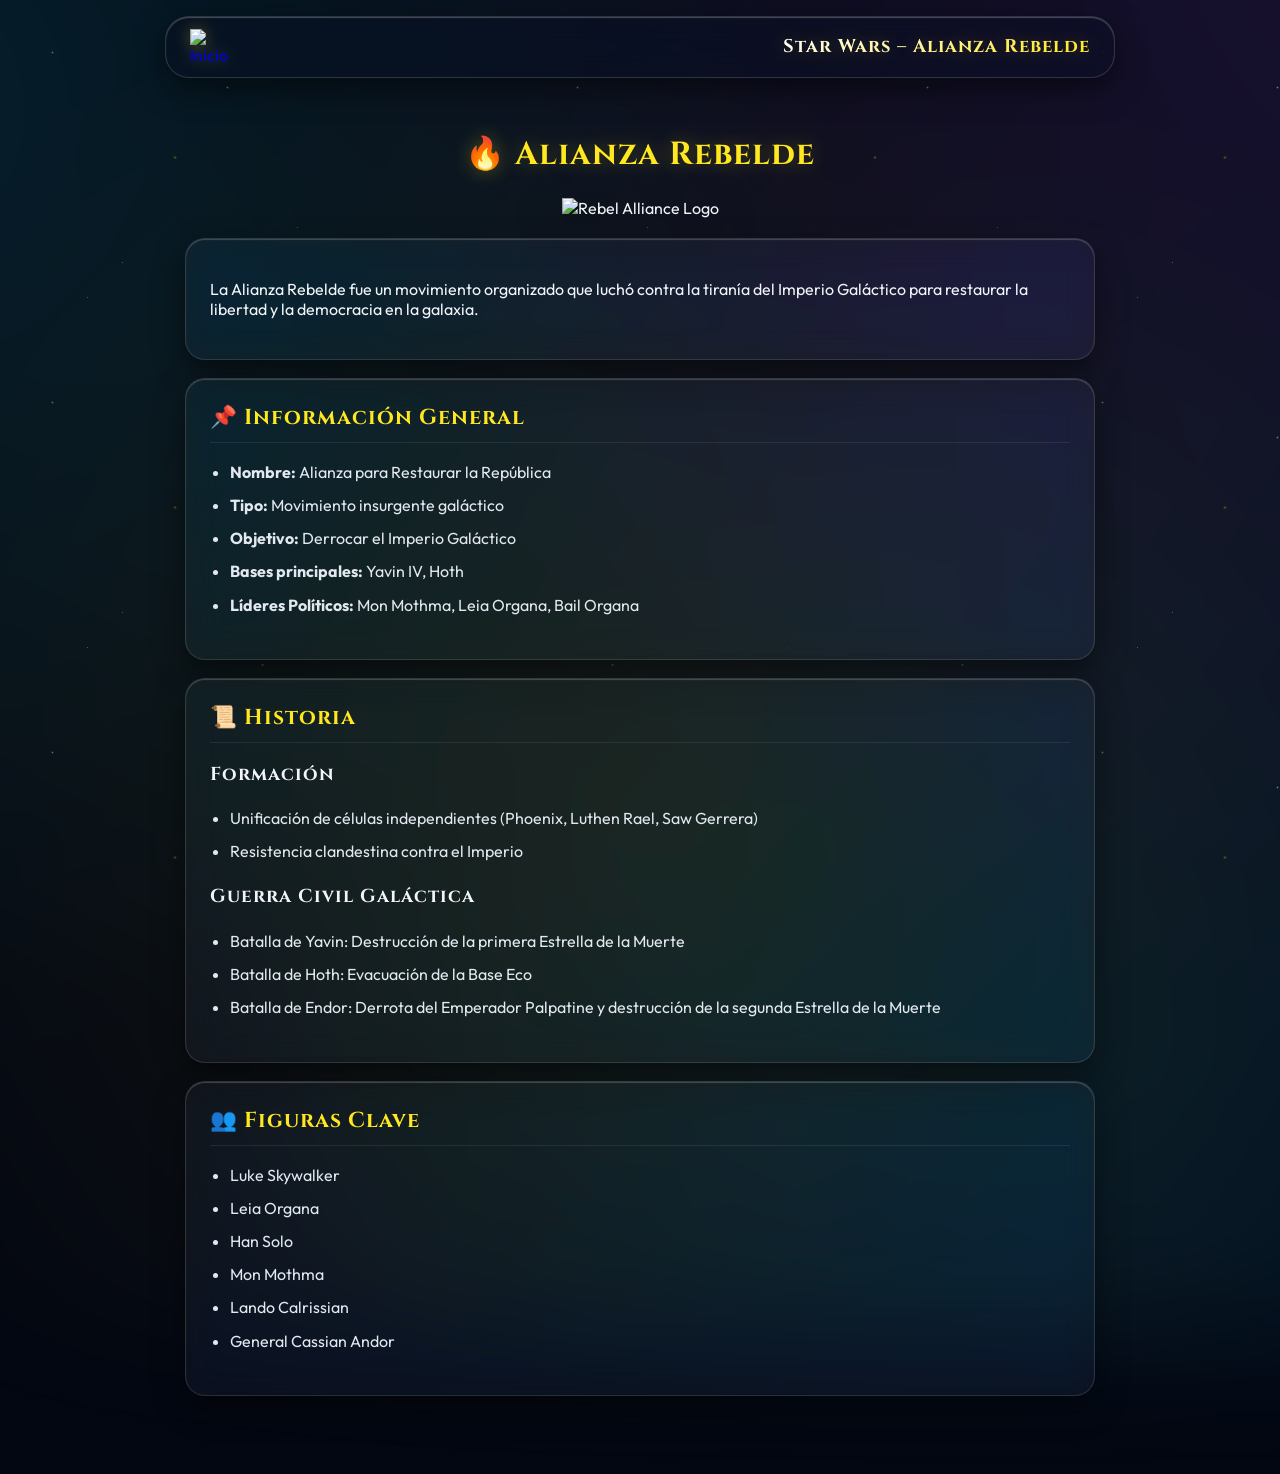
==== commit 5abe7822: "Redesign site with liquid glass theme - Implement central Liquid Glass visual system in styles.css -" ====
--- a/Alianza Rebelde.html
+++ b/Alianza Rebelde.html
@@ -4,29 +4,23 @@
   <meta charset="UTF-8">
   <meta name="viewport" content="width=device-width, initial-scale=1.0">
   <title>Rebelión - Star Wars</title>
+  <link rel="icon" type="image/png" href="https://loodibee.com/wp-content/uploads/Star-Wars-transparent-logo-1024x1024.png">
   <link rel="stylesheet" href="styles.css">
 </head>
 
 <body>
 
+<div class="topbar">
+  <a href="index.html" class="logo-link">
+    <img src="https://loodibee.com/wp-content/uploads/Star-Wars-transparent-logo-1024x1024.png" alt="Inicio" class="logo">
+  </a>
+  <h1 class="site-title">Star Wars – Alianza Rebelde</h1>
+</div>
+
 <div class="container">
 
-  <!-- TOPBAR CORREGIDO -->
-  <div class="topbar">
-
-    <a href="index.html" class="logo-link">
-      <img 
-        src="https://loodibee.com/wp-content/uploads/Star-Wars-transparent-logo-1024x1024.png"
-        alt="Inicio"
-        class="logo"
-      >
-    </a>
-
-    <h1 class="site-title">Star Wars – Orden para ver la saga</h1>
-
-  </div>
-
-  <h1 class="title">🔥 Rebelión</h1>
+  <!-- TITULO -->
+  <h1 class="title" style="text-align: center;">🔥 Alianza Rebelde</h1>
 
   <!-- LOGO -->
   <div class="center-logo">
@@ -37,7 +31,7 @@
   <!-- INFO -->
   <div class="timeline-box">
     <p>
-      La Rebelión, también conocida como la Alianza Rebelde, fue un movimiento organizado que luchó contra el Imperio Galáctico para restaurar la libertad y la democracia en la galaxia.
+      La Alianza Rebelde fue un movimiento organizado que luchó contra la tiranía del Imperio Galáctico para restaurar la libertad y la democracia en la galaxia.
     </p>
   </div>
 
@@ -45,11 +39,11 @@
   <section class="section-card">
     <h2>📌 Información General</h2>
     <ul>
-      <li><strong>Nombre:</strong> Alianza Rebelde</li>
-      <li><strong>Tipo:</strong> Movimiento insurgente</li>
+      <li><strong>Nombre:</strong> Alianza para Restaurar la República</li>
+      <li><strong>Tipo:</strong> Movimiento insurgente galáctico</li>
       <li><strong>Objetivo:</strong> Derrocar el Imperio Galáctico</li>
-      <li><strong>Base principal:</strong> Yavin IV (inicialmente)</li>
-      <li><strong>Miembros:</strong> Humanos y múltiples especies</li>
+      <li><strong>Bases principales:</strong> Yavin IV, Hoth</li>
+      <li><strong>Líderes Políticos:</strong> Mon Mothma, Leia Organa, Bail Organa</li>
     </ul>
   </section>
 
@@ -59,85 +53,15 @@
 
     <h3>Formación</h3>
     <ul>
-      <li>Unificación de células rebeldes</li>
-      <li>Resistencia contra el Imperio</li>
-      <li>Creación de la alianza galáctica</li>
+      <li>Unificación de células independientes (Phoenix, Luthen Rael, Saw Gerrera)</li>
+      <li>Resistencia clandestina contra el Imperio</li>
     </ul>
 
     <h3>Guerra Civil Galáctica</h3>
     <ul>
-      <li>Enfrentamientos contra el Imperio</li>
-      <li>Operaciones encubiertas</li>
-      <li>Ataques estratégicos</li>
-    </ul>
-
-    <p><strong>Eventos clave:</strong></p>
-    <ul>
-      <li>Destrucción de la Estrella de la Muerte</li>
-      <li>Batalla de Yavin</li>
-      <li>Batalla de Hoth</li>
-      <li>Batalla de Endor</li>
-    </ul>
-
-    <h3>Victoria</h3>
-    <ul>
-      <li>Derrota del Imperio</li>
-      <li>Caída del Emperador</li>
-      <li>Fin de la Guerra Civil Galáctica</li>
-    </ul>
-  </section>
-
-  <!-- LIDERAZGO -->
-  <section class="section-card">
-    <h2>👑 Liderazgo</h2>
-    <ul>
-      <li>Líderes políticos</li>
-      <li>Generales militares</li>
-      <li>Comandantes de células</li>
-    </ul>
-
-    <div class="timeline-box">
-      <p>
-        La Rebelión operaba de forma descentralizada para evitar ser destruida por el Imperio.
-      </p>
-    </div>
-  </section>
-
-  <!-- MILITAR -->
-  <section class="section-card">
-    <h2>🎖️ Organización Militar</h2>
-
-    <h3>Fuerzas terrestres</h3>
-    <ul>
-      <li>Soldados rebeldes</li>
-      <li>Equipos de infiltración</li>
-    </ul>
-
-    <h3>Flota</h3>
-    <ul>
-      <li>Cruceros</li>
-      <li>Fragatas</li>
-      <li>Escuadrones de cazas</li>
-    </ul>
-  </section>
-
-  <!-- TECNOLOGIA -->
-  <section class="section-card">
-    <h2>🚀 Tecnología</h2>
-    <ul>
-      <li>Cazas estelares</li>
-      <li>Tecnología robada o adaptada</li>
-      <li>Equipos reutilizados</li>
-    </ul>
-  </section>
-
-  <!-- BASES -->
-  <section class="section-card">
-    <h2>🌍 Bases Importantes</h2>
-    <ul>
-      <li>Yavin IV</li>
-      <li>Hoth</li>
-      <li>Endor</li>
+      <li>Batalla de Yavin: Destrucción de la primera Estrella de la Muerte</li>
+      <li>Batalla de Hoth: Evacuación de la Base Eco</li>
+      <li>Batalla de Endor: Derrota del Emperador Palpatine y destrucción de la segunda Estrella de la Muerte</li>
     </ul>
   </section>
 
@@ -149,51 +73,12 @@
       <li>Leia Organa</li>
       <li>Han Solo</li>
       <li>Mon Mothma</li>
+      <li>Lando Calrissian</li>
+      <li>General Cassian Andor</li>
     </ul>
-  </section>
-
-  <!-- IDEOLOGIA -->
-  <section class="section-card">
-    <h2>🧠 Ideología</h2>
-
-    <div class="timeline-box">
-      <p>
-        La Rebelión luchaba por la libertad, la democracia y la restauración de la República.
-      </p>
-    </div>
-
-    <ul>
-      <li>Libertad</li>
-      <li>Resistencia</li>
-      <li>Unidad</li>
-    </ul>
-  </section>
-
-  <!-- ENEMIGOS -->
-  <section class="section-card">
-    <h2>🛑 Enemigos</h2>
-    <ul>
-      <li>Imperio Galáctico</li>
-    </ul>
-  </section>
-
-  <!-- LEGADO -->
-  <section class="section-card">
-    <h2>📉 Legado</h2>
-    <ul>
-      <li>Formación de la Nueva República</li>
-      <li>Caída del dominio imperial</li>
-      <li>Restauración democrática</li>
-    </ul>
-  </section>
-
-  <!-- TAGS -->
-  <section class="section-card">
-    <h2>🏷️ Tags</h2>
-    <p>#starwars #rebelion #lore #galaxia</p>
   </section>
 
 </div>
 
 </body>
-</html>+</html>
--- a/styles.css
+++ b/styles.css
@@ -1,28 +1,81 @@
+@import url('https://fonts.googleapis.com/css2?family=Cinzel:wght@500;700;900&family=Outfit:wght@300;400;500;600;700&family=Plus+Jakarta+Sans:wght@300;400;500;600;700&display=swap');
+
 * {
   box-sizing: border-box;
 }
 
+:root {
+  --glass-bg: rgba(255, 255, 255, 0.04);
+  --glass-bg-hover: rgba(255, 255, 255, 0.08);
+  --glass-border: rgba(255, 255, 255, 0.12);
+  --glass-border-hover: rgba(255, 232, 31, 0.4);
+  --glass-shadow: inset 0 1px 1px 0 rgba(255, 255, 255, 0.2), 0 12px 32px 0 rgba(0, 0, 0, 0.45);
+  --glass-shadow-hover: inset 0 1px 2px 0 rgba(255, 255, 255, 0.35), 0 20px 40px -10px rgba(0, 0, 0, 0.6), 0 0 25px rgba(255, 232, 31, 0.18);
+  --gold: #ffe81f;
+  --gold-gradient: linear-gradient(135deg, #ffe81f 0%, #f39c12 100%);
+  --cyan: #22d3ee;
+  --purple: #a855f7;
+}
+
 body {
   margin: 0;
-  font-family: Arial, sans-serif;
-  color: #eaeaea;
-  background: #05070f;
+  padding: 0;
+  font-family: 'Outfit', 'Plus Jakarta Sans', Arial, sans-serif;
+  color: #f1f5f9;
+  background: #030712;
   overflow-x: hidden;
-}
-
-/* ===== STAR BACKGROUND ===== */
+  min-height: 100vh;
+  position: relative;
+}
+
+/* ===== AMBIENT LIQUID GRADIENT BACKGROUND ===== */
 body::before {
   content: "";
   position: fixed;
+  inset: -50%;
+  width: 200%;
+  height: 200%;
+  background:
+    radial-gradient(circle at 20% 30%, rgba(34, 211, 238, 0.12) 0%, transparent 40%),
+    radial-gradient(circle at 80% 20%, rgba(168, 85, 247, 0.14) 0%, transparent 45%),
+    radial-gradient(circle at 50% 70%, rgba(255, 232, 31, 0.08) 0%, transparent 50%),
+    radial-gradient(circle at 70% 85%, rgba(14, 165, 233, 0.10) 0%, transparent 40%);
+  filter: blur(60px);
+  animation: liquidBlob 25s ease-in-out infinite alternate;
+  pointer-events: none;
+  z-index: -2;
+}
+
+/* ===== STAR FIELD OVERLAY ===== */
+body::after {
+  content: "";
+  position: fixed;
   inset: 0;
-  background:
-    radial-gradient(1px 1px at 10% 20%, white, transparent),
-    radial-gradient(1px 1px at 30% 80%, white, transparent),
-    radial-gradient(1px 1px at 70% 10%, white, transparent),
-    radial-gradient(1px 1px at 90% 50%, white, transparent);
-  opacity: 0.4;
-  animation: starsMove 80s linear infinite;
-  z-index: 0;
+  background-image:
+    radial-gradient(1.5px 1.5px at 15% 15%, rgba(255, 255, 255, 0.8), transparent),
+    radial-gradient(1px 1px at 35% 75%, rgba(255, 255, 255, 0.6), transparent),
+    radial-gradient(1.5px 1.5px at 65% 25%, rgba(255, 255, 255, 0.9), transparent),
+    radial-gradient(1px 1px at 85% 65%, rgba(255, 255, 255, 0.5), transparent),
+    radial-gradient(2px 2px at 50% 45%, rgba(255, 232, 31, 0.7), transparent),
+    radial-gradient(1px 1px at 25% 85%, rgba(255, 255, 255, 0.6), transparent),
+    radial-gradient(1.5px 1.5px at 75% 90%, rgba(255, 255, 255, 0.7), transparent);
+  background-size: 350px 350px;
+  opacity: 0.45;
+  animation: starsMove 90s linear infinite;
+  pointer-events: none;
+  z-index: -1;
+}
+
+@keyframes liquidBlob {
+  0% {
+    transform: rotate(0deg) scale(1) translate(0, 0);
+  }
+  50% {
+    transform: rotate(180deg) scale(1.1) translate(-2%, 3%);
+  }
+  100% {
+    transform: rotate(360deg) scale(1) translate(2%, -3%);
+  }
 }
 
 @keyframes starsMove {
@@ -30,270 +83,374 @@
   to { transform: translateY(-1000px); }
 }
 
-/* ===== HEADER / TOPBAR ===== */
+/* ===== TYPOGRAPHY ===== */
+h1, h2, h3, h4, .title, .site-title {
+  font-family: 'Cinzel', 'Outfit', serif;
+  letter-spacing: 1px;
+}
+
+h1.title, h1 {
+  color: #ffe81f;
+  text-shadow: 0 0 20px rgba(255, 232, 31, 0.3);
+}
+
+/* ===== FLOATING LIQUID GLASS HEADER / TOPBAR ===== */
 header, .topbar {
   display: flex;
   align-items: center;
-  gap: 12px;
-  padding: 12px 16px;
+  justify-content: space-between;
+  gap: 16px;
+  padding: 12px 24px;
+  margin: 16px auto 24px auto;
+  max-width: 950px;
+  width: calc(100% - 32px);
   position: sticky;
-  top: 0;
-  z-index: 10;
-  background: rgba(5, 7, 15, 0.95);
-  backdrop-filter: blur(6px);
-  border-bottom: 1px solid rgba(255,255,255,0.1);
-}
-
-header img, .topbar img {
-  width: 50px;
-  max-width: 100%;
+  top: 16px;
+  z-index: 1000;
+  background: rgba(10, 15, 30, 0.60);
+  backdrop-filter: blur(20px) saturate(180%);
+  -webkit-backdrop-filter: blur(20px) saturate(180%);
+  border: 1px solid rgba(255, 255, 255, 0.15);
+  border-radius: 24px;
+  box-shadow:
+    inset 0 1px 1px rgba(255, 255, 255, 0.25),
+    0 10px 30px rgba(0, 0, 0, 0.5);
+  transition: all 0.3s ease;
+}
+
+header:hover, .topbar:hover {
+  border-color: rgba(255, 255, 255, 0.25);
+  box-shadow:
+    inset 0 1px 2px rgba(255, 255, 255, 0.35),
+    0 12px 36px rgba(0, 0, 0, 0.6);
+}
+
+header img, .topbar img, header .logo, .topbar .logo {
+  width: 46px;
   height: auto;
+  filter: drop-shadow(0 0 8px rgba(255, 232, 31, 0.3));
+  transition: transform 0.3s ease;
+}
+
+header img:hover, .topbar img:hover {
+  transform: scale(1.08) rotate(-3deg);
 }
 
 header h1, .topbar .site-title {
-  font-size: 1.1rem;
-  color: #ffe81f;
+  font-size: 1.15rem;
+  font-weight: 700;
   margin: 0;
-}
-
-/* Make images scale down on small containers */
+  background: linear-gradient(135deg, #ffffff 0%, #ffe81f 100%);
+  -webkit-background-clip: text;
+  -webkit-text-fill-color: transparent;
+  background-clip: text;
+  line-height: 1.2;
+}
+
+/* Responsive Logo Link */
+.logo-link {
+  display: flex;
+  align-items: center;
+  text-decoration: none;
+}
+
+/* Scaling generic images */
 img {
   max-width: 100%;
   height: auto;
 }
 
-/* Centered/hero logos used across pages */
+.center-logo {
+  text-align: center;
+  margin: 20px 0;
+}
+
 .center-logo img,
-.topbar .logo,
 .logo {
   max-width: 180px;
   width: 100%;
   height: auto;
+  filter: drop-shadow(0 8px 20px rgba(0,0,0,0.5));
 }
 
 /* ===== CONTAINER ===== */
 .container {
   position: relative;
   z-index: 1;
-  max-width: 900px;
+  max-width: 950px;
   margin: auto;
-  padding: 20px 14px;
-}
-
-/* Section card style for boxed sections */
-.section-card {
-  background: rgba(255,255,255,0.03);
-  border: 1px solid rgba(255,255,255,0.06);
-  padding: 16px;
-  margin: 12px 0;
-  border-radius: 10px;
-  box-shadow: 0 6px 18px rgba(0,0,0,0.45);
-}
-
-/* ===== ERA ===== */
+  padding: 10px 20px 60px;
+}
+
+/* ===== LIQUID GLASS CARDS & SECTIONS ===== */
+.card,
+.section-card,
+.planet,
+.race,
+.quiz-card,
+.timeline-box,
+.baud-box,
+.ej-box,
+.lang-card {
+  background: var(--glass-bg);
+  backdrop-filter: blur(16px) saturate(180%);
+  -webkit-backdrop-filter: blur(16px) saturate(180%);
+  border: 1px solid var(--glass-border);
+  border-radius: 20px;
+  padding: 24px;
+  margin: 18px 0;
+  box-shadow: var(--glass-shadow);
+  transition: all 0.35s cubic-bezier(0.16, 1, 0.3, 1);
+  position: relative;
+  overflow: hidden;
+}
+
+/* Top glass glare overlay effect */
+.card::before,
+.section-card::before,
+.planet::before,
+.race::before,
+.quiz-card::before,
+.timeline-box::before,
+.baud-box::before,
+.ej-box::before {
+  content: "";
+  position: absolute;
+  top: 0;
+  left: -50%;
+  width: 200%;
+  height: 100%;
+  background: linear-gradient(
+    115deg,
+    transparent 0%,
+    rgba(255, 255, 255, 0.03) 40%,
+    rgba(255, 255, 255, 0.08) 50%,
+    transparent 60%
+  );
+  transform: translateY(-100%);
+  transition: transform 0.6s ease;
+  pointer-events: none;
+}
+
+.card:hover::before,
+.section-card:hover::before,
+.planet:hover::before,
+.race:hover::before,
+.quiz-card:hover::before,
+.timeline-box:hover::before {
+  transform: translateY(100%);
+}
+
+.card:hover,
+.section-card:hover,
+.planet:hover,
+.race:hover,
+.quiz-card:hover,
+.timeline-box:hover,
+.baud-box:hover,
+.ej-box:hover {
+  background: var(--glass-bg-hover);
+  border-color: var(--glass-border-hover);
+  box-shadow: var(--glass-shadow-hover);
+  transform: translateY(-4px) scale(1.005);
+}
+
+.card h2, .section-card h2, .planet h2, .race h2, .quiz-card h2 {
+  color: var(--gold);
+  margin-top: 0;
+  font-size: 1.35rem;
+  border-bottom: 1px solid rgba(255, 255, 255, 0.08);
+  padding-bottom: 10px;
+  margin-bottom: 16px;
+}
+
+.card p, .section-card p, .planet p, .race p, .quiz-card p {
+  line-height: 1.65;
+  color: #cbd5e1;
+  font-size: 0.98rem;
+}
+
+.card ul, .section-card ul, .planet ul, .race ul {
+  padding-left: 20px;
+  line-height: 1.7;
+  color: #e2e8f0;
+}
+
+.card li, .section-card li, .planet li, .race li {
+  margin-bottom: 6px;
+}
+
+/* ===== MENU GRID (INDEX & INFO GENERAL) ===== */
+.menu {
+  display: grid;
+  grid-template-columns: repeat(auto-fit, minmax(260px, 1fr));
+  gap: 20px;
+  margin-top: 24px;
+}
+
+.menu .card {
+  text-decoration: none;
+  display: flex;
+  flex-direction: column;
+  justify-content: center;
+  align-items: center;
+  text-align: center;
+  margin: 0;
+  min-height: 120px;
+}
+
+.menu .title {
+  font-size: 1.25rem;
+  font-weight: 700;
+  color: #ffe81f;
+  margin-bottom: 8px;
+}
+
+.menu .desc {
+  font-size: 0.88rem;
+  color: #94a3b8;
+}
+
+/* ===== ERA & TIMELINE ===== */
 .era {
-  margin-top: 28px;
+  margin-top: 32px;
 }
 
 .era h2 {
-  font-size: 1rem;
-  margin-bottom: 10px;
-  padding-left: 10px;
-  border-left: 3px solid #ffe81f;
-  color: #ffe81f;
-}
-
-/* ===== TIMELINE ===== */
+  font-size: 1.2rem;
+  margin-bottom: 14px;
+  padding: 8px 14px;
+  border-left: 4px solid var(--gold);
+  color: var(--gold);
+  background: rgba(255, 232, 31, 0.06);
+  backdrop-filter: blur(8px);
+  border-radius: 0 12px 12px 0;
+}
+
 .timeline {
   list-style: none;
-  padding-left: 14px;
-  border-left: 2px solid rgba(255, 232, 31, 0.4);
+  padding-left: 20px;
+  border-left: 2px solid rgba(255, 232, 31, 0.35);
+  margin-left: 10px;
 }
 
 .timeline li {
   position: relative;
-  padding: 10px 10px 10px 18px;
-  margin: 8px 0;
-  background: rgba(255,255,255,0.05);
-  border-radius: 8px;
-  font-size: 0.9rem;
-}
-
-/* punto */
+  padding: 14px 18px;
+  margin: 12px 0;
+  background: var(--glass-bg);
+  backdrop-filter: blur(12px);
+  -webkit-backdrop-filter: blur(12px);
+  border: 1px solid var(--glass-border);
+  border-radius: 14px;
+  color: #e2e8f0;
+  font-size: 0.95rem;
+  box-shadow: var(--glass-shadow);
+  transition: all 0.3s ease;
+}
+
+.timeline li:hover {
+  background: var(--glass-bg-hover);
+  border-color: rgba(255, 232, 31, 0.4);
+  transform: translateX(6px);
+  box-shadow: var(--glass-shadow-hover);
+}
+
 .timeline li::before {
   content: "";
   position: absolute;
-  left: -6px;
-  top: 14px;
-  width: 8px;
-  height: 8px;
-  background: #ffe81f;
+  left: -27px;
+  top: 50%;
+  transform: translateY(-50%);
+  width: 12px;
+  height: 12px;
+  background: var(--gold);
   border-radius: 50%;
-}
-
-/* ===== MOBILE FIX ===== */
-header, .topbar{
+  box-shadow: 0 0 10px var(--gold);
+}
+
+/* ===== LIQUID GLASS BUTTONS ===== */
+button, .btn, #answers button, #restart, .saber-skip, .lang-btn {
+  background: linear-gradient(135deg, rgba(255, 255, 255, 0.08), rgba(255, 255, 255, 0.02));
+  backdrop-filter: blur(10px);
+  -webkit-backdrop-filter: blur(10px);
+  border: 1px solid rgba(255, 255, 255, 0.18);
+  border-radius: 12px;
+  color: #f8fafc;
+  padding: 12px 20px;
+  font-family: 'Outfit', sans-serif;
+  font-size: 0.95rem;
+  font-weight: 500;
+  cursor: pointer;
+  transition: all 0.3s cubic-bezier(0.16, 1, 0.3, 1);
+  box-shadow: inset 0 1px 0 rgba(255, 255, 255, 0.2), 0 4px 12px rgba(0, 0, 0, 0.25);
+}
+
+button:hover, .btn:hover, #answers button:hover, #restart:hover, .saber-skip:hover, .lang-btn:hover {
+  background: rgba(255, 232, 31, 0.14);
+  border-color: var(--gold);
+  color: var(--gold);
+  transform: translateY(-2px);
+  box-shadow: inset 0 1px 0 rgba(255, 255, 255, 0.3), 0 8px 20px rgba(0, 0, 0, 0.4), 0 0 15px rgba(255, 232, 31, 0.25);
+}
+
+/* ===== GIF / IMAGE BOXES ===== */
+.gif-box, .img-box {
+  width: 240px;
+  height: 240px;
+  margin: 18px auto;
+  border-radius: 16px;
+  border: 1px solid rgba(255, 255, 255, 0.18);
+  background: rgba(0, 0, 0, 0.4);
+  backdrop-filter: blur(10px);
   display: flex;
   align-items: center;
-  gap: 12px;
-  padding: 10px 14px;
-  border-bottom: 1px solid #333;
-  background: #05070f;
-  position: sticky;
-  top: 0;
-  z-index: 999;
-}
-
-/* evita que el título infle el header */
-header h1, .topbar .site-title{
-  font-size: 18px;
-  margin: 0;
-  line-height: 1.2;
-}
-
-/* móvil: aquí se arregla TODO */
-@media (max-width: 600px){
-
-  header, .topbar{
-    padding: 8px 10px;
-    gap: 8px;
-  }
-
-  header h1, .topbar .site-title{
-    font-size: 14px;
-    white-space: nowrap;
-    overflow: hidden;
-    text-overflow: ellipsis;
-  }
-
-  header img, .topbar img{
-    width: 40px;
-  }
-}
-
-.quiz-card{
-  background: rgba(255,255,255,0.05);
-  border: 1px solid rgba(255,255,255,0.12);
-  border-radius: 12px;
-  padding: 18px;
-  margin-top: 12px;
-  backdrop-filter: blur(8px);
-  box-shadow: 0 0 20px rgba(0,0,0,0.4);
-}
-
-/* pregunta */
-#question{
-  font-size: 1rem;
-  margin-bottom: 14px;
-  color: #eaeaea;
-}
-
-/* botones */
-#answers button{
+  justify-content: center;
+  overflow: hidden;
+  box-shadow: inset 0 0 20px rgba(0, 0, 0, 0.8), 0 10px 25px rgba(0,0,0,0.5);
+  transition: all 0.35s ease;
+}
+
+.gif-box img, .img-box img {
   width: 100%;
-  margin: 6px 0;
-  padding: 10px;
-  border-radius: 8px;
-  border: 1px solid rgba(255,255,255,0.1);
-  background: rgba(255,255,255,0.06);
-  color: white;
-  cursor: pointer;
-  transition: 0.25s ease;
-  font-size: 0.9rem;
-}
-
-#answers button:hover{
-  border-color: #ffe81f;
-  transform: translateY(-2px);
-  background: rgba(255, 232, 31, 0.08);
-}
-
-/* resultado */
-#result{
-  margin-top: 14px;
-  font-size: 1rem;
-  color: #ffe81f;
-  text-align: center;
-}
-
-/* botón reinicio */
-#restart{
-  margin-top: 12px;
-  width: 100%;
-  padding: 10px;
-  border-radius: 8px;
-  border: 1px solid #ffe81f;
-  background: transparent;
-  color: #ffe81f;
-  cursor: pointer;
-  transition: 0.3s;
-}
-
-#restart:hover{
-  background: rgba(255,232,31,0.1);
-}
-
-/* ===== CENTER NON-HEADER LOGOS ===== */
-/* Center images that are inside container divs but not the .topbar header */
-.container > div:not(.topbar) img,
-.container > .center-logo img,
-.center-logo img {
-  display: block;
-  margin: 12px auto;
-  max-width: 180px;
-  width: auto;
-  height: auto;
-}
-
-/* Smaller artwork/icons inside timeline boxes or content blocks */
-.timeline-box img,
-.container section img{
-  display: block;
-  margin: 8px auto;
-  max-width: 120px;
-  height: auto;
-}
-
-@media (max-width: 600px) {
-  .container > div:not(.topbar) img,
-  .center-logo img {
-    max-width: 140px;
-  }
-
-  .timeline-box img,
-  .container section img {
-    max-width: 80px;
-  }
-}
-
-/* Larger image for Rangos del Imperio */
-.ranks-img {
-  display: block;
-  margin: 12px auto;
-  max-width: 900px; /* allow it to be bigger on desktop */
-  width: 100%;
-  height: auto;
-}
-
-@media (max-width: 600px) {
-  .ranks-img {
-    max-width: 100%;
-    width: 100%;
-  }
-}
-
-/* ===== CLAN-SPECIFIC STYLES ===== */
-/* Invert colors for specific clan logos */
+  height: 100%;
+  object-fit: cover;
+  transition: transform 0.5s ease;
+}
+
+.gif-box:hover, .img-box:hover {
+  border-color: var(--gold);
+  box-shadow: inset 0 0 20px rgba(0, 0, 0, 0.8), 0 0 25px rgba(255, 232, 31, 0.3);
+  transform: scale(1.03);
+}
+
+.gif-box:hover img, .img-box:hover img {
+  transform: scale(1.08);
+}
+
+/* ===== TAGS & BADGES ===== */
+.tag {
+  display: inline-block;
+  padding: 4px 12px;
+  border-radius: 20px;
+  font-size: 0.8rem;
+  color: #94a3b8;
+  background: rgba(255, 255, 255, 0.05);
+  border: 1px solid rgba(255, 255, 255, 0.1);
+  backdrop-filter: blur(6px);
+  margin-bottom: 12px;
+}
+
+/* ===== CLAN INVERT & SAXON LOGOS ===== */
 .invert-logo {
-  filter: invert(1) hue-rotate(180deg);
-  transition: filter 180ms ease;
+  filter: invert(1) hue-rotate(180deg) drop-shadow(0 0 8px rgba(255,255,255,0.4));
+  transition: filter 200ms ease;
   display: block;
   margin: 8px auto;
   max-width: 90px;
   height: auto;
 }
 
-/* Saxon logo: circular crop */
 .saxon-logo {
   width: 90px;
   height: 90px;
@@ -301,15 +458,51 @@
   border-radius: 50%;
   display: block;
   margin: 8px auto;
-}
-
-@media (max-width: 600px) {
-  .invert-logo {
-    max-width: 70px;
-  }
-
-  .saxon-logo {
-    width: 70px;
-    height: 70px;
-  }
-}+  box-shadow: 0 0 12px rgba(255,255,255,0.2);
+}
+
+/* Larger image for Rangos del Imperio */
+.ranks-img {
+  display: block;
+  margin: 12px auto;
+  max-width: 900px;
+  width: 100%;
+  height: auto;
+  border-radius: 12px;
+}
+
+/* ===== MOBILE RESPONSIVE ===== */
+@media (max-width: 640px) {
+  header, .topbar {
+    padding: 10px 16px;
+    margin: 10px auto 16px auto;
+    width: calc(100% - 20px);
+    border-radius: 18px;
+  }
+
+  header h1, .topbar .site-title {
+    font-size: 0.95rem;
+    white-space: nowrap;
+    overflow: hidden;
+    text-overflow: ellipsis;
+  }
+
+  header img, .topbar img {
+    width: 36px;
+  }
+
+  .container {
+    padding: 10px 12px 40px;
+  }
+
+  .card, .section-card, .planet, .race, .quiz-card {
+    padding: 18px 14px;
+    border-radius: 16px;
+  }
+
+  .gif-box, .img-box {
+    width: 100%;
+    max-width: 260px;
+    height: 220px;
+  }
+}
